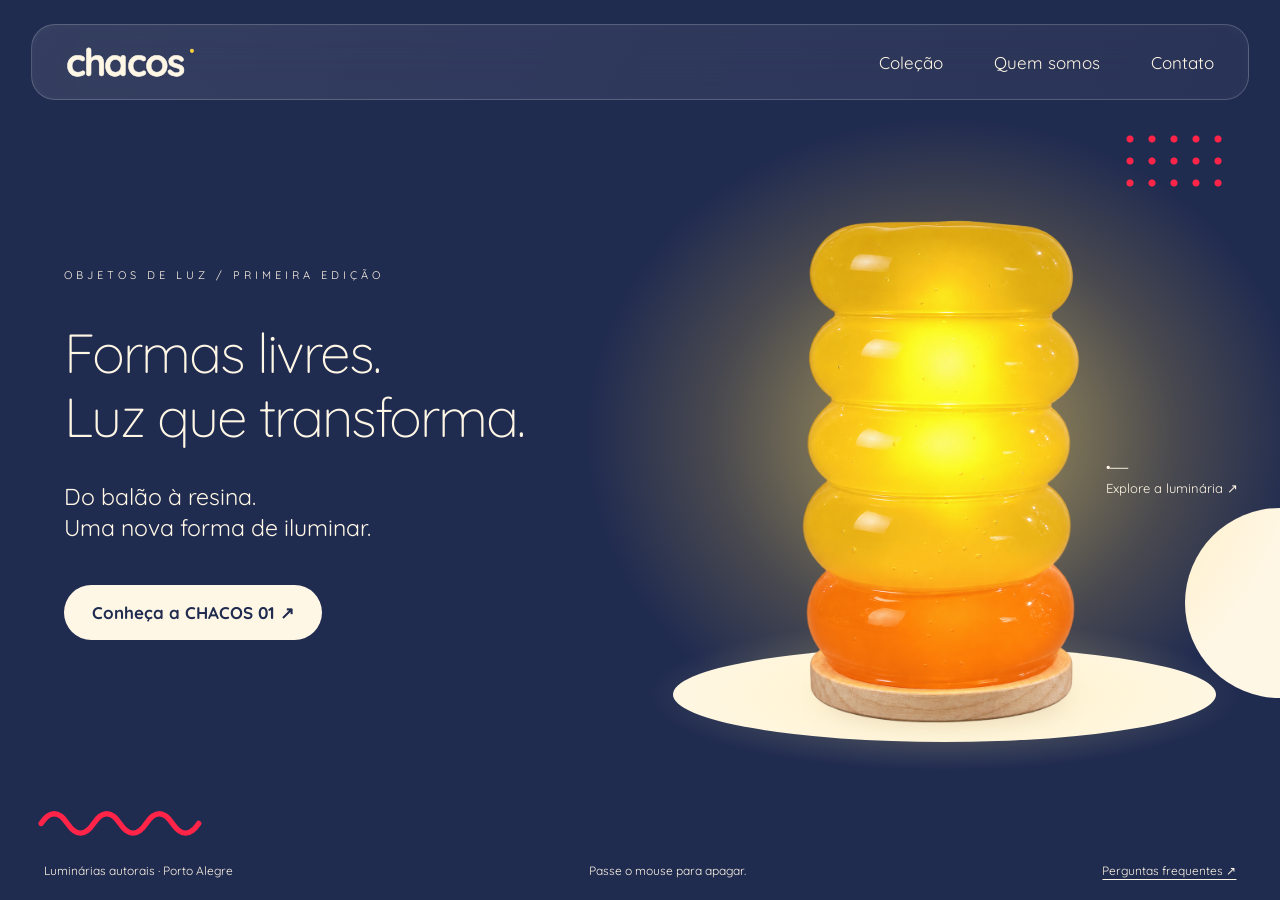
==== index.html @ 8497ef68 "Add files via upload" ====
<!doctype html><html lang="pt-BR"><head><meta charset="utf-8"><meta name="viewport" content="width=device-width,initial-scale=1"><title>CHACOS — Objetos de luz</title><link rel="stylesheet" href="styles.css"><link rel="stylesheet" href="pages.css"><link rel="stylesheet" href="memphis.css?v=7"><link rel="preload" as="image" href="assets/lamp-yellow-off.png"></head><body class="memphis-home"><header class="glass"><a class="brand" href="index.html">chacos<span>●</span></a><button class="mobile-toggle" type="button" aria-expanded="false" aria-controls="mobile-navigation" aria-label="Abrir menu"><span>Menu</span><span class="menu-icon" aria-hidden="true"><i></i><i></i></span></button><nav class="desktop-navigation" aria-label="Principal"><a href="produto.html">Coleção</a><a href="sobre.html">Quem somos</a><a href="contato.html">Contato</a></nav><nav id="mobile-navigation" class="mobile-navigation" aria-label="Navegação mobile" hidden><a href="index.html" aria-current="page">Início<span aria-hidden="true">↗</span></a><a href="produto.html">Coleção<span aria-hidden="true">↗</span></a><a href="sobre.html">Quem somos<span aria-hidden="true">↗</span></a><a href="contato.html">Contato<span aria-hidden="true">↗</span></a><a href="perguntas.html">Perguntas frequentes<span aria-hidden="true">↗</span></a></nav></header><main class="pop-hero"><section class="pop-copy"><p class="pop-eyebrow">OBJETOS DE LUZ / PRIMEIRA EDIÇÃO</p><h1>Formas livres.<br>Luz que transforma.</h1><p class="pop-description">Do balão à resina.<br>Uma nova forma de iluminar.</p><a class="pop-cta" href="produto.html">Conheça a CHACOS 01 ↗</a></section><div class="pop-stage" id="stage"><div class="halo" aria-hidden="true"></div><div class="pedestal" aria-hidden="true"></div><button class="pop-lamp" id="lamp" aria-label="Apagar luminária" aria-pressed="false"><img class="lamp-off" src="assets/lamp-yellow-off.png" alt="Luminária CHACOS 01 em resina amarela com base laranja"><img class="lamp-on" src="assets/lamp-yellow-on.png" alt="" aria-hidden="true"></button><a class="pop-callout" href="produto.html"><span aria-hidden="true">•──</span> Explore a luminária ↗</a></div><div class="pop-dots" aria-hidden="true"></div><div class="pop-circle" aria-hidden="true"></div><svg class="pop-wave" viewBox="0 0 220 36" aria-hidden="true"><path d="M4 20 Q21 -5 38 20 T72 20 T106 20 T140 20 T174 20 T208 20" fill="none" stroke="currentColor" stroke-width="7" stroke-linecap="round"/></svg></main><footer class="pop-footer"><span>Luminárias autorais · Porto Alegre</span><p id="hint">Passe o mouse para apagar.</p><a href="perguntas.html">Perguntas frequentes ↗</a></footer><script src="memphis.js"></script><script src="mobile-nav.js?v=4"></script></body></html>
---- styles.css ----
*{box-sizing:border-box}body{margin:0;background:#514b3f;color:#fff;font:14px Arial,sans-serif;overflow:hidden}button,a{-webkit-tap-highlight-color:transparent}button{font:inherit;cursor:pointer;color:inherit}a{color:inherit;text-decoration:none}button:focus-visible,a:focus-visible{outline:2px solid #ffd3a0;outline-offset:5px}.room{position:fixed;inset:0;overflow:hidden}.scene{position:absolute;isolation:isolate}.room-image{position:absolute;inset:0;width:100%;height:100%;display:block;pointer-events:none}.off-image{opacity:0;transition:opacity .65s ease;mask-image:radial-gradient(ellipse 28% 41% at 74% 49%,#000 0%,#000 58%,transparent 100%);-webkit-mask-image:radial-gradient(ellipse 28% 41% at 74% 49%,#000 0%,#000 58%,transparent 100%)}.is-off .off-image{opacity:1}.glass{position:fixed;z-index:5;top:24px;left:3%;right:3%;height:76px;display:flex;align-items:center;gap:35px;padding:0 28px;border-radius:18px;border:1px solid #ffffff40;background:#eee9dd21;backdrop-filter:blur(20px) saturate(125%);-webkit-backdrop-filter:blur(20px) saturate(125%);box-shadow:0 8px 40px #00000012}.brand{font-size:38px;letter-spacing:-2.8px;font-weight:900}.brand span{vertical-align:top;font-size:8px;margin:7px 0 0 6px;display:inline-block;letter-spacing:0}.tagline{font-size:9px;letter-spacing:2px;opacity:.75}nav{display:flex;gap:30px;margin-left:auto}nav button,.close,#explore{border:0;background:transparent;padding:10px 0}nav button{font-size:12px}nav button span{padding-left:10px}.lamp{position:absolute;left:68.5%;top:44%;width:6.5%;height:17.5%;min-width:44px;min-height:44px;border:0;background:transparent;border-radius:40%;z-index:2}.dot{position:absolute;right:-14px;top:48%;height:8px;width:8px;border-radius:50%;background:white;box-shadow:0 0 0 5px #ffffff29}.lamp-label{position:absolute;left:50%;bottom:-27px;transform:translateX(-50%);font-size:10px;letter-spacing:1.5px;white-space:nowrap;background:#28231d77;padding:7px 10px;border-radius:20px;opacity:0;transition:opacity .25s}.lamp:hover .lamp-label,.lamp:focus-visible .lamp-label{opacity:1}.bottom{position:fixed;bottom:26px;left:3%;right:3%;display:flex;justify-content:space-between;align-items:flex-end;gap:25px;pointer-events:none;text-shadow:0 2px 12px #000;font-size:10px;line-height:1.8;letter-spacing:.5px}.bottom p{margin:0;font-size:12px}.edition{font-size:9px;letter-spacing:1px}.panel{position:fixed;z-index:6;right:3%;top:112px;width:min(360px,94%);padding:30px;border:1px solid #ffffff35;border-radius:18px;background:#29251fce;backdrop-filter:blur(24px);-webkit-backdrop-filter:blur(24px)}.panel[hidden]{display:none}.close{position:absolute;right:20px;top:10px;font-size:25px}.eyebrow{font-size:9px;letter-spacing:1.5px;color:#d6c7b3}h1,h2{font-weight:400;font-size:28px;line-height:1.2;letter-spacing:-1px}.panel p{line-height:1.7}.panel #explore{border-bottom:1px solid #ffffff60;font-size:12px}@media(max-width:650px){.glass{top:14px;height:62px;padding:0 18px;gap:15px;border-radius:14px}.brand{font-size:31px}.tagline{display:none}nav{gap:20px}.bottom{bottom:22px;align-items:flex-start}.bottom p{font-size:10px;text-align:right;max-width:150px}.edition{display:none}.panel{top:88px}}@media(prefers-reduced-motion:reduce){.off-image,.lamp-label{transition:none}}
---- pages.css ----
nav>a{font-size:12px;align-self:center;padding:10px 0}.menu-links{display:flex;flex-direction:column;gap:0;margin:18px 0 0}.menu-links a{display:flex;justify-content:space-between;width:100%;font-size:16px;padding:15px 0;border-bottom:1px solid #ffffff24}.menu-links a[aria-current]{color:#ffc494}.menu-links a:hover{color:#ffc494}.bottom .product-link{pointer-events:auto;font-size:11px;border-bottom:1px solid #ffffff70;padding-bottom:3px}.inner-page{overflow:auto;background:#f5f3ee;color:#38332d}.inner-page .glass{background:#f5f3eebd;border-color:#ffffffc9;color:#38332d}.inner-page .panel{color:#fff}.page-main{max-width:1480px;margin:auto;padding:155px 5% 70px;min-height:calc(100svh - 100px)}.inner-page .eyebrow{color:#877461;font-size:10px;letter-spacing:2px}.inner-page h1{font-size:clamp(38px,5.2vw,74px);letter-spacing:-3px;font-weight:400;margin:22px 0 38px;line-height:1.04}.inner-page p{line-height:1.8;font-size:15px}.inner-page .lead{font-size:clamp(21px,2.3vw,30px);line-height:1.4;letter-spacing:-.6px}.muted{color:#807971}.back{font-size:12px;display:inline-block;margin-bottom:30px}.product-layout{display:grid;grid-template-columns:1.2fr 1fr;gap:7%;align-items:center}.product-photo{height:min(650px,72vh);overflow:hidden;border-radius:3px}.product-photo img{width:100%;height:100%;object-fit:cover;object-position:78% center}.product-copy h1{font-size:clamp(36px,4vw,58px);margin:15px 0 22px}.product-copy .lead{margin:0 0 25px}.product-copy dl{margin:28px 0}.product-copy dl div{display:flex;justify-content:space-between;gap:15px;border-bottom:1px solid #d9d4cb;padding:14px 0;font-size:13px}.product-copy dd{margin:0;text-align:right}.action{display:inline-block;padding:16px 23px;border:1px solid #a79c8f;border-radius:40px;font-size:13px;margin-top:16px;transition:background .2s}.action:hover{background:#e8e0d4}.editorial{display:grid;grid-template-columns:1.1fr 1fr;gap:10%;margin:20px 0 65px}.editorial h1{margin-top:12px}.editorial>div{max-width:540px}.wide-photo{margin:0}.wide-photo img{width:100%;display:block;max-height:560px;object-fit:cover}.wide-photo figcaption{font-size:10px;color:#807971;letter-spacing:1px;margin-top:14px}.contact-note{border-top:1px solid #d9d4cb;border-bottom:1px solid #d9d4cb;padding:20px 0;margin:35px 0 20px;font-size:13px;line-height:1.6}.small-dot{display:inline-block;width:7px;height:7px;background:#aa8a65;border-radius:50%;margin-right:7px}.text-link{display:inline-block;font-size:13px;border-bottom:1px solid #b8aea0;padding-bottom:8px;margin-top:25px;line-height:1.6}.faq-layout{display:grid;grid-template-columns:1fr 1.3fr;gap:9%;margin-top:22px}.faq details{border-bottom:1px solid #d9d4cb;padding:23px 0}.faq summary{cursor:pointer;display:flex;justify-content:space-between;gap:20px;font-size:16px;line-height:1.5;list-style:none}.faq summary::-webkit-details-marker{display:none}.faq summary span{transition:transform .2s}.faq details[open] summary span{transform:rotate(45deg)}.faq details p{color:#756c62;margin:18px 35px 0 0;font-size:14px}.page-footer{border-top:1px solid #d9d4cb;padding:28px 5%;display:flex;align-items:center;justify-content:space-between;gap:20px;font-size:11px;color:#807971}.page-footer>a:first-child{font-size:28px;font-weight:900;letter-spacing:-2px;color:#38332d}@media(max-width:700px){.page-main{padding:115px 6% 45px}.product-layout,.editorial,.faq-layout{grid-template-columns:1fr;gap:30px}.inner-page h1{letter-spacing:-1.8px}.product-photo{height:440px;max-height:58svh}.editorial{margin-bottom:40px;gap:12px}.page-footer{flex-wrap:wrap;padding:25px 6%}.page-footer span{order:3;width:100%}.bottom .product-link{display:block;position:absolute;right:0;bottom:44px}.faq-layout{gap:8px}.inner-page .panel .eyebrow{color:#d6c7b3}}@media(prefers-reduced-motion:reduce){.action,.faq summary span{transition:none}}

/* Product exploration and compact mobile controls */
.product-gallery{min-width:0}.product-photo img[hidden]{display:none}.light-options{display:flex;gap:8px;margin-top:16px}.light-options button{min-height:44px;flex:1;border:1px solid #b9afa2;border-radius:30px;background:transparent;color:#38332d;padding:12px 20px;transition:background .2s,color .2s}.light-options button[aria-pressed="true"]{background:#38332d;color:#fff;border-color:#38332d}.gallery-caption{color:#807971;font-size:12px!important;margin:12px 0 0}.product-faq{display:block;width:fit-content;font-size:12px;margin-top:22px;padding:10px 0;text-decoration:underline;text-underline-offset:5px}.product-copy .action{background:#38332d;color:white}.product-copy .action:hover{background:#625549}.inner-page button:focus-visible,.inner-page a:focus-visible{outline-color:#996333}.lamp-label{opacity:1;bottom:-39px;letter-spacing:.3px;font-size:11px;padding:10px 13px}.bottom .product-link{padding:12px 18px;background:#29251fa6;border:1px solid #ffffff60;border-radius:30px;backdrop-filter:blur(12px);font-size:12px}.panel{max-height:calc(100dvh - 130px);overflow:auto}
@media(max-width:700px){.product-photo{height:48svh;min-height:270px;max-height:460px}.product-layout{gap:32px}.product-copy h1{margin-top:10px}.product-copy .action{display:block;text-align:center;width:100%}.product-copy dl{margin:22px 0}.product-copy .lead{margin-bottom:18px}.back{min-height:44px;margin-bottom:12px}.bottom{bottom:max(20px,env(safe-area-inset-bottom));display:grid;grid-template-columns:1fr;gap:8px}.bottom>span{display:none}.bottom p{max-width:none;text-align:center;font-size:11px}.bottom .product-link{position:static;display:block;text-align:center;justify-self:center;order:-1;min-height:44px}.lamp-label{font-size:10px;bottom:-34px;padding:8px 10px}.glass{top:max(14px,env(safe-area-inset-top))}.panel{max-height:calc(100dvh - 110px)}}
@media(max-height:500px) and (orientation:landscape){.glass{height:54px;top:10px}.bottom{bottom:10px}.bottom>span,.bottom p{display:none}.panel{top:74px;max-height:calc(100dvh - 84px)}}
@media(prefers-reduced-motion:reduce){.light-options button{transition:none}}
---- memphis.css ----
@font-face{font-family:Quicksand;src:url(assets/fonts/quicksand-300.ttf);font-weight:300;font-display:swap}@font-face{font-family:Quicksand;src:url(assets/fonts/quicksand-400.ttf);font-weight:400;font-display:swap}
:root{--pink:#f5a9d0;--blue:#2545e8;--red:#ef3038;--yellow:#ffd43b;--white:#fffdf8}body{background:var(--pink);color:var(--blue);font-family:Quicksand,Arial,sans-serif}.glass,.inner-page .glass{position:relative;top:auto;left:auto;right:auto;margin:24px 2.4% 0;height:76px;padding:0 34px;border:0;border-radius:24px;background:#fffdf84d;color:var(--blue);box-shadow:none}.brand{font-family:Arial,sans-serif;font-weight:900}.glass nav{gap:clamp(20px,4vw,65px)}.glass nav a{font-size:17px;min-height:44px;display:flex;align-items:center;padding:10px 0}.glass nav a:hover{text-decoration:underline;text-underline-offset:6px}.memphis-home{overflow-x:hidden;overflow-y:auto;min-height:100svh;display:flex;flex-direction:column}.pop-hero{position:relative;isolation:isolate;display:grid;grid-template-columns:1.1fr 1fr;align-items:center;gap:1%;padding:30px 5% 45px;flex:1;min-height:620px}.pop-copy{position:relative;z-index:2;padding-bottom:20px}.pop-eyebrow{font:11px Arial,sans-serif;letter-spacing:4px;margin:0 0 36px;line-height:1.8}.pop-copy h1{font-size:clamp(34px,4.3vw,72px);font-weight:300;letter-spacing:-2px;line-height:1.16;margin:0 0 32px}.pop-description{font-size:clamp(18px,1.8vw,28px);line-height:1.35;margin:0 0 42px}.pop-cta,.inner-page .action,.product-copy .action{display:inline-block;background:var(--blue);color:white;border:0;border-radius:40px;padding:17px 28px;font-size:17px;font-weight:400;transition:background .25s,color .25s}.pop-cta:hover,.inner-page .action:hover{background:var(--yellow);color:var(--blue)}.pop-stage{position:relative;height:min(66vh,650px);min-height:440px;z-index:1}.pop-lamp{position:absolute;z-index:2;top:0;bottom:0;left:50%;transform:translateX(-50%);height:100%;aspect-ratio:1080/1440;padding:0;border:0;background:none}.pop-lamp img{width:100%;height:100%;object-fit:contain;position:absolute;inset:0;pointer-events:none}.lamp-on{transition:opacity .55s ease}.is-off .lamp-on{opacity:0}.halo{position:absolute;inset:-8% -16%;pointer-events:none;border-radius:50%;background:radial-gradient(ellipse at 50% 46%,rgba(255,250,190,.85) 0%,rgba(255,235,128,.65) 24%,rgba(255,218,104,.32) 43%,rgba(255,218,104,0) 70%);opacity:1;transition:opacity .55s ease}.is-off .halo{opacity:0}.pedestal{position:absolute;left:0;right:0;bottom:3%;height:16%;border-radius:50%;background:var(--yellow)}.pedestal:after{content:"";position:absolute;inset:25% 28%;background:#6e4b3238;filter:blur(14px);border-radius:50%}.pop-callout{position:absolute;right:-4%;top:49%;z-index:3;font-size:13px;max-width:155px;line-height:1.6}.pop-callout span{display:block}.pop-dots{position:absolute;right:4%;top:28px;width:110px;height:62px;background:radial-gradient(circle,var(--red) 3px,transparent 4px) 0 0/22px 22px;z-index:-1}.pop-circle{position:absolute;right:-95px;top:55%;width:190px;height:190px;border-radius:50%;background:var(--white);z-index:-1}.pop-wave{position:absolute;bottom:5px;left:3%;width:170px;color:var(--red)}.pop-footer{display:flex;justify-content:space-between;align-items:center;gap:20px;padding:22px 3.4%;font-size:12px}.pop-footer p{margin:0}.pop-footer a{text-decoration:underline;text-underline-offset:4px}a:focus-visible,button:focus-visible{outline:3px solid var(--blue);outline-offset:5px}.inner-page{background:var(--white);color:var(--blue)}.inner-page .glass{background:#f5a9d080}.page-main{padding-top:50px;min-height:calc(100svh - 205px)}.inner-page h1,.inner-page .lead{font-family:Quicksand,Arial,sans-serif;font-weight:300}.inner-page .eyebrow,.muted,.gallery-caption,.faq details p{color:#45518e}.product-photo{background:var(--pink);border-radius:28px;padding:25px}.product-photo img{object-fit:contain;object-position:center}.wide-photo{background:var(--pink);border-radius:28px;padding:20px}.wide-photo img{object-fit:contain;max-height:500px}.page-footer{color:var(--blue);border-color:#2545e830}.page-footer>a:first-child{color:var(--blue)}.light-options button{color:var(--blue);border-color:var(--blue)}.light-options button[aria-pressed="true"]{color:white;background:var(--blue);border-color:var(--blue)}.product-copy dl div,.faq details,.contact-note{border-color:#2545e830}
@media(min-width:1500px){.pop-hero{padding-left:5%;padding-right:8%}.pop-callout{right:-10%}}
@media(max-width:900px){.glass{height:66px;padding:0 20px}.glass nav{gap:20px}.glass nav a{font-size:14px}.pop-hero{grid-template-columns:1fr 1fr;padding:35px 5% 45px;min-height:520px}.pop-copy h1{font-size:38px}.pop-stage{min-height:370px;height:52vh}.pop-eyebrow{font-size:9px;letter-spacing:2px}.pop-callout{right:0;top:auto;bottom:-20px;font-size:11px}.pop-dots{width:66px}.pop-cta{font-size:14px;padding:15px 20px}}
@media(max-width:700px){.glass,.inner-page .glass{margin:14px 4% 0;padding:0 15px;height:62px;border-radius:18px;gap:12px}.brand{font-size:28px}.glass nav{gap:12px}.glass nav a{font-size:11px}.pop-hero{display:flex;flex-direction:column;gap:10px;align-items:stretch;padding:32px 6% 35px;min-height:0}.pop-copy{padding:0}.pop-eyebrow{font-size:8px;margin:0 0 18px;letter-spacing:2px}.pop-copy h1{font-size:clamp(30px,8vw,45px);letter-spacing:-1px;margin-bottom:20px}.pop-description{font-size:17px;margin-bottom:24px}.pop-cta{font-size:14px}.pop-stage{height:390px;min-height:0;margin:5px 0 10px}.pop-lamp{height:100%}.pop-callout{bottom:0;right:0;max-width:none;font-size:11px}.pop-callout span{display:none}.pop-dots{right:5%;top:12px;width:44px;height:44px;opacity:.75}.pop-circle{width:110px;height:110px;right:-55px;top:67%}.pop-wave{width:90px;bottom:0}.pop-footer{padding:25px 6%;flex-wrap:wrap;font-size:10px;gap:12px}.pop-footer p{order:3;width:100%}.page-main{padding-top:35px}.product-photo{height:420px}.inner-page .action{font-size:14px}.page-footer{font-size:10px}}
@media(prefers-reduced-motion:reduce){.lamp-on,.halo,.pop-cta{transition:none}}

/* Navbar fixa, com espaço reservado para o conteúdo. */
body{padding-top:100px}.glass,.inner-page .glass{position:fixed;top:24px;left:2.4%;right:2.4%;margin:0;z-index:100}html{scroll-padding-top:120px}
@media(max-width:900px){body{padding-top:90px}}
@media(max-width:700px){body{padding-top:76px}.glass,.inner-page .glass{top:14px;left:4%;right:4%;margin:0}html{scroll-padding-top:96px}}

.mobile-toggle,.mobile-navigation{display:none}.mobile-navigation[hidden]{display:none!important}
@media(max-width:700px){
.glass .desktop-navigation{display:none}.glass,.inner-page .glass{height:62px;padding:0 18px}.mobile-toggle{display:flex;align-items:center;justify-content:center;gap:12px;margin-left:auto;min-width:85px;min-height:44px;padding:8px 0;border:0;background:transparent;color:var(--blue);font:14px Quicksand,Arial,sans-serif}.menu-icon{display:flex;flex-direction:column;justify-content:center;gap:5px;width:22px;height:24px}.menu-icon i{display:block;width:22px;height:2px;background:currentColor;transition:transform .2s}.mobile-toggle[aria-expanded="true"] .menu-icon i:first-child{transform:translateY(3.5px) rotate(45deg)}.mobile-toggle[aria-expanded="true"] .menu-icon i:last-child{transform:translateY(-3.5px) rotate(-45deg)}.glass .mobile-navigation{position:absolute;display:flex;flex-direction:column;gap:0;left:0;right:0;top:calc(100% + 10px);margin:0;padding:12px 20px;background:#fffdf8f5;border:1px solid #2545e81a;border-radius:20px;box-shadow:0 12px 32px #2545e81a;max-height:calc(100dvh - 115px);overflow:auto}.glass .mobile-navigation a{display:flex;justify-content:space-between;gap:15px;min-height:48px;font-size:15px;padding:14px 4px;border-bottom:1px solid #2545e81a}.glass .mobile-navigation a:last-child{border-bottom:0}.glass .mobile-navigation a[aria-current="page"]{font-weight:bold}.glass .mobile-navigation a:hover{background:#f5a9d03d;text-decoration:none}.glass .mobile-navigation a span{color:var(--red)}
}
@media(prefers-reduced-motion:reduce){.menu-icon i{transition:none}}

/* V04: equal viewport gutters and compact mobile navigation. */
html{overflow-x:clip}
body{min-width:0}
.glass,.inner-page .glass{box-sizing:border-box;width:auto;min-width:0;max-width:none}
.pop-hero{overflow-x:clip;grid-template-columns:minmax(0,1.1fr) minmax(0,1fr)}
.pop-hero>*,.product-layout>*,.editorial>*,.faq-layout>*{min-width:0}
@media(max-width:900px) and (min-width:701px){.pop-hero{grid-template-columns:minmax(0,1fr) minmax(0,1fr)}}
@media(max-width:700px){
 body{padding-top:76px}
 .glass,.inner-page .glass{top:14px;left:16px;right:16px;width:calc(100% - 32px);margin:0;height:58px;padding:0 16px;gap:12px;border-radius:17px}
 .brand{flex-shrink:0;font-size:28px}
 .mobile-toggle{flex-shrink:0;min-width:76px;gap:10px;font-size:13px}
 .glass .mobile-navigation{left:auto;right:0;top:calc(100% + 8px);width:248px;max-width:100%;padding:8px;background:var(--white);border-radius:16px;box-shadow:0 8px 24px #2545e814;max-height:calc(100dvh - 94px)}
 .glass .mobile-navigation a{align-self:stretch;width:100%;min-height:44px;padding:10px 12px;gap:12px;font-size:14px;line-height:24px;border:0;border-radius:9px;text-align:left}
 .glass .mobile-navigation a[aria-current="page"]{background:#f5a9d035;font-weight:400}
 .glass .mobile-navigation a span{font-size:13px;flex-shrink:0}
 .pop-lamp{max-width:100%}
}

@media(max-width:700px){.glass .mobile-navigation a span{font-size:0;width:5px;height:5px;border-radius:50%;background:var(--red);opacity:.8}}

/* V07 — Memphis à noite */
:root{--night:#202b50;--ivory:#fff7e5;--soft:#dedfe9;--red:#ff2448;--white:#fff7e5}
body,.inner-page{background:var(--night);color:var(--ivory);font-family:Quicksand,Arial,sans-serif}
.glass,.inner-page .glass{color:var(--ivory);background:linear-gradient(120deg,#ffffff18,#ffffff0b);border:1px solid #ffffff30;box-shadow:inset 0 1px 12px #ffffff08;backdrop-filter:blur(22px);-webkit-backdrop-filter:blur(22px)}
.brand,.page-footer>a:first-child{font-family:Quicksand,Arial,sans-serif;font-weight:700;letter-spacing:-2px;color:var(--ivory)}
.brand span{color:var(--yellow)}
.pop-eyebrow,.inner-page .eyebrow{font-family:Quicksand,Arial,sans-serif;font-weight:400;color:var(--ivory)}
.pop-copy h1,.inner-page h1,.inner-page .lead{font-weight:300}
.pop-description{font-weight:400}
.pop-cta,.inner-page .action,.product-copy .action{background:var(--ivory);color:var(--night);font-weight:700}
.pop-cta:hover,.inner-page .action:hover,.product-copy .action:hover{background:var(--yellow);color:var(--night)}
.pedestal{background:var(--ivory)}
.pedestal:before{content:"";position:absolute;inset:-30% -5%;border-radius:50%;background:radial-gradient(ellipse,#ffe99760,transparent 70%);opacity:1;transition:opacity .55s ease;pointer-events:none}
.is-off .pedestal:before{opacity:0}
.halo{background:radial-gradient(ellipse at 50% 46%,#ffdc7199 0%,#ffd85d66 23%,#ffce4933 43%,#ffce4900 70%)}
.pop-callout,.pop-footer,.page-footer,.page-footer>a:first-child{color:var(--ivory)}
.inner-page .eyebrow,.muted,.gallery-caption,.faq details p,.wide-photo figcaption{color:var(--soft)}
.product-photo,.wide-photo{background:#2a365d}
.product-copy dl div,.faq details,.contact-note,.page-footer{border-color:#fff7e52e}
.text-link{border-color:#fff7e570}
.small-dot{background:var(--yellow)}
.light-options button{font-family:Quicksand,Arial,sans-serif;color:var(--ivory);border-color:#fff7e570}
.light-options button[aria-pressed="true"]{color:var(--night);background:var(--ivory);border-color:var(--ivory)}
a:focus-visible,button:focus-visible,.inner-page a:focus-visible,.inner-page button:focus-visible{outline-color:var(--yellow)}
@media(max-width:700px){
.mobile-toggle{font-family:Quicksand,Arial,sans-serif;color:var(--ivory)}
.glass .mobile-navigation{background:#29365b;color:var(--ivory);border-color:#fff7e530;box-shadow:0 12px 30px #090f2860}
.glass .mobile-navigation a[aria-current="page"],.glass .mobile-navigation a:hover{background:#ffffff12}
}
@media(prefers-reduced-motion:reduce){.pedestal:before{transition:none}}

@font-face{font-family:Quicksand;src:url(assets/fonts/quicksand-700.ttf);font-weight:700;font-display:swap}
.brand{font-weight:700;-webkit-text-stroke:.55px currentColor;letter-spacing:-1.7px}
.halo{border-radius:0;background:radial-gradient(ellipse closest-side at 50% 46%,#ffdc7199 0%,#ffd85d66 35%,#ffce492e 65%,#ffce4900 100%)}
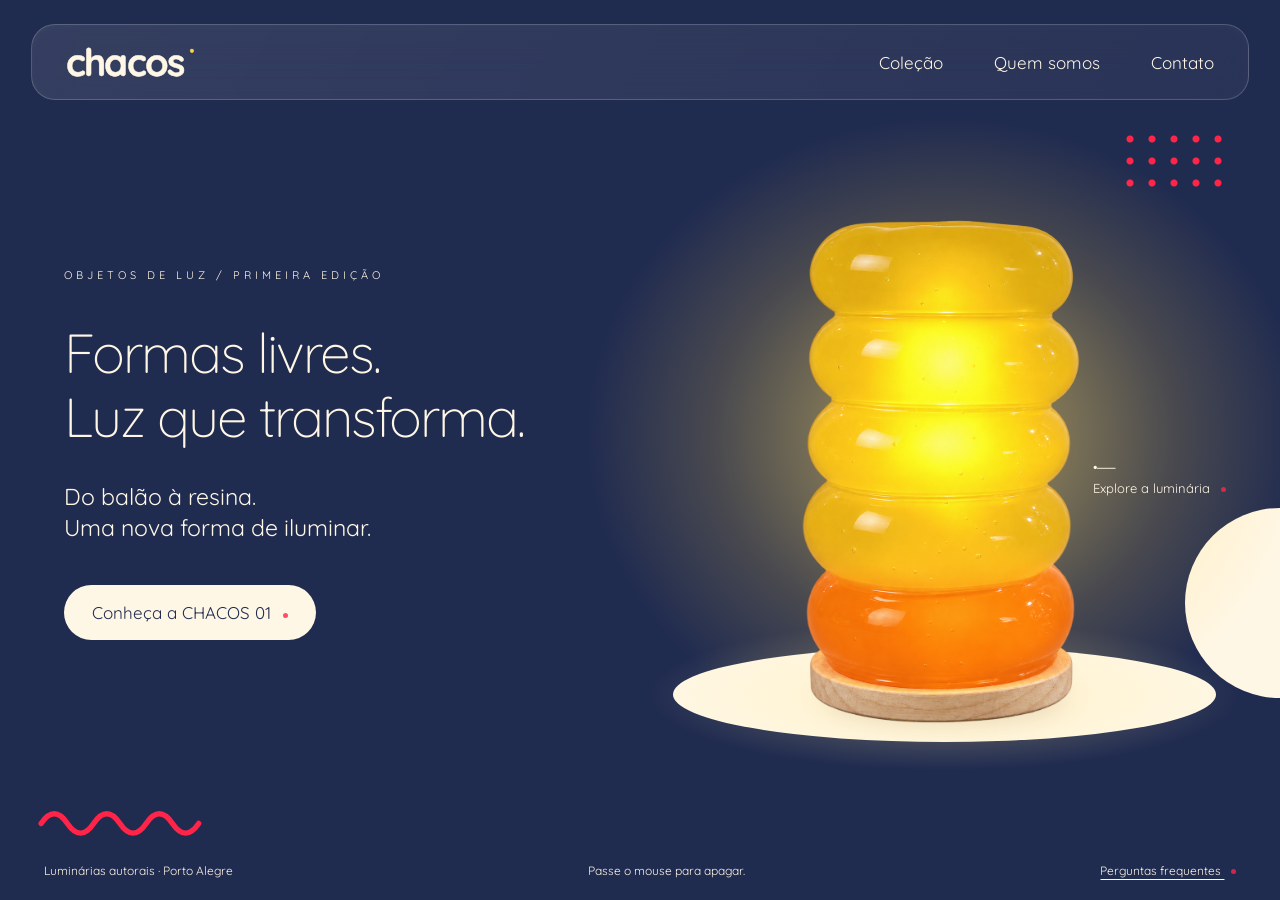
==== commit 6408c30d: "Add files via upload" ====
--- a/index.html
+++ b/index.html
@@ -1 +1 @@
-<!doctype html><html lang="pt-BR"><head><meta charset="utf-8"><meta name="viewport" content="width=device-width,initial-scale=1"><title>CHACOS — Objetos de luz</title><link rel="stylesheet" href="styles.css"><link rel="stylesheet" href="pages.css"><link rel="stylesheet" href="memphis.css?v=7"><link rel="preload" as="image" href="assets/lamp-yellow-off.png"></head><body class="memphis-home"><header class="glass"><a class="brand" href="index.html">chacos<span>●</span></a><button class="mobile-toggle" type="button" aria-expanded="false" aria-controls="mobile-navigation" aria-label="Abrir menu"><span>Menu</span><span class="menu-icon" aria-hidden="true"><i></i><i></i></span></button><nav class="desktop-navigation" aria-label="Principal"><a href="produto.html">Coleção</a><a href="sobre.html">Quem somos</a><a href="contato.html">Contato</a></nav><nav id="mobile-navigation" class="mobile-navigation" aria-label="Navegação mobile" hidden><a href="index.html" aria-current="page">Início<span aria-hidden="true">↗</span></a><a href="produto.html">Coleção<span aria-hidden="true">↗</span></a><a href="sobre.html">Quem somos<span aria-hidden="true">↗</span></a><a href="contato.html">Contato<span aria-hidden="true">↗</span></a><a href="perguntas.html">Perguntas frequentes<span aria-hidden="true">↗</span></a></nav></header><main class="pop-hero"><section class="pop-copy"><p class="pop-eyebrow">OBJETOS DE LUZ / PRIMEIRA EDIÇÃO</p><h1>Formas livres.<br>Luz que transforma.</h1><p class="pop-description">Do balão à resina.<br>Uma nova forma de iluminar.</p><a class="pop-cta" href="produto.html">Conheça a CHACOS 01 ↗</a></section><div class="pop-stage" id="stage"><div class="halo" aria-hidden="true"></div><div class="pedestal" aria-hidden="true"></div><button class="pop-lamp" id="lamp" aria-label="Apagar luminária" aria-pressed="false"><img class="lamp-off" src="assets/lamp-yellow-off.png" alt="Luminária CHACOS 01 em resina amarela com base laranja"><img class="lamp-on" src="assets/lamp-yellow-on.png" alt="" aria-hidden="true"></button><a class="pop-callout" href="produto.html"><span aria-hidden="true">•──</span> Explore a luminária ↗</a></div><div class="pop-dots" aria-hidden="true"></div><div class="pop-circle" aria-hidden="true"></div><svg class="pop-wave" viewBox="0 0 220 36" aria-hidden="true"><path d="M4 20 Q21 -5 38 20 T72 20 T106 20 T140 20 T174 20 T208 20" fill="none" stroke="currentColor" stroke-width="7" stroke-linecap="round"/></svg></main><footer class="pop-footer"><span>Luminárias autorais · Porto Alegre</span><p id="hint">Passe o mouse para apagar.</p><a href="perguntas.html">Perguntas frequentes ↗</a></footer><script src="memphis.js"></script><script src="mobile-nav.js?v=4"></script></body></html>+<!doctype html><html lang="pt-BR"><head><meta charset="utf-8"><meta name="viewport" content="width=device-width,initial-scale=1"><title>CHACOS — Objetos de luz</title><link rel="stylesheet" href="styles.css"><link rel="stylesheet" href="pages.css"><link rel="stylesheet" href="memphis.css?v=9"><link rel="preload" as="image" href="assets/lamp-yellow-off.png"></head><body class="memphis-home"><header class="glass"><a class="brand" href="index.html">chacos<span>●</span></a><button class="mobile-toggle" type="button" aria-expanded="false" aria-controls="mobile-navigation" aria-label="Abrir menu"><span>Menu</span><span class="menu-icon" aria-hidden="true"><i></i><i></i></span></button><nav class="desktop-navigation" aria-label="Principal"><a href="produto.html">Coleção</a><a href="sobre.html">Quem somos</a><a href="contato.html">Contato</a></nav><nav id="mobile-navigation" class="mobile-navigation" aria-label="Navegação mobile" hidden><a href="index.html" aria-current="page">Início<span aria-hidden="true"></span></a><a href="produto.html">Coleção<span aria-hidden="true"></span></a><a href="sobre.html">Quem somos<span aria-hidden="true"></span></a><a href="contato.html">Contato<span aria-hidden="true"></span></a><a href="perguntas.html">Perguntas frequentes<span aria-hidden="true"></span></a></nav></header><main class="pop-hero"><section class="pop-copy"><p class="pop-eyebrow">OBJETOS DE LUZ / PRIMEIRA EDIÇÃO</p><h1>Formas livres.<br>Luz que transforma.</h1><p class="pop-description">Do balão à resina.<br>Uma nova forma de iluminar.</p><a class="pop-cta" href="produto.html">Conheça a CHACOS 01 <i class="link-dot" aria-hidden="true"></i></a></section><div class="pop-stage" id="stage"><div class="halo" aria-hidden="true"></div><div class="pedestal" aria-hidden="true"></div><button class="pop-lamp" id="lamp" aria-label="Apagar luminária" aria-pressed="false"><img class="lamp-off" src="assets/lamp-yellow-off.png" alt="Luminária CHACOS 01 em resina amarela com base laranja"><img class="lamp-on" src="assets/lamp-yellow-on.png" alt="" aria-hidden="true"></button><a class="pop-callout" href="produto.html"><span aria-hidden="true">•──</span> Explore a luminária <i class="link-dot" aria-hidden="true"></i></a></div><div class="pop-dots" aria-hidden="true"></div><div class="pop-circle" aria-hidden="true"></div><svg class="pop-wave" viewBox="0 0 220 36" aria-hidden="true"><path d="M4 20 Q21 -5 38 20 T72 20 T106 20 T140 20 T174 20 T208 20" fill="none" stroke="currentColor" stroke-width="7" stroke-linecap="round"/></svg></main><footer class="pop-footer"><span>Luminárias autorais · Porto Alegre</span><p id="hint">Passe o mouse para apagar.</p><a href="perguntas.html">Perguntas frequentes <i class="link-dot" aria-hidden="true"></i></a></footer><script src="memphis.js"></script><script src="mobile-nav.js?v=4"></script></body></html>
--- a/memphis.css
+++ b/memphis.css
@@ -71,3 +71,12 @@
 @font-face{font-family:Quicksand;src:url(assets/fonts/quicksand-700.ttf);font-weight:700;font-display:swap}
 .brand{font-weight:700;-webkit-text-stroke:.55px currentColor;letter-spacing:-1.7px}
 .halo{border-radius:0;background:radial-gradient(ellipse closest-side at 50% 46%,#ffdc7199 0%,#ffd85d66 35%,#ffce492e 65%,#ffce4900 100%)}
+
+/* V08: decorative dots cannot render as emoji on iOS. */
+.link-dot{display:inline-block;width:5px;height:5px;border-radius:50%;background:var(--red);margin-left:7px;vertical-align:middle;flex-shrink:0;opacity:.8}
+.pop-cta,.pop-callout,.pop-footer,.inner-page .action,.product-copy .action,.text-link,.product-faq,.page-footer{font-family:Quicksand,Arial,sans-serif;font-weight:400;letter-spacing:normal}
+.page-footer>a:first-child{font-weight:700;letter-spacing:-2px}
+
+/* Keep the callout next to the visible lamp, not the viewport edge. */
+@media(min-width:901px){.pop-callout{left:calc(50% + clamp(101.2px,15.18vh,149.5px) + 12px);right:auto;top:49%;width:145px;max-width:145px}}
+@media(max-width:900px){.pop-callout{left:50%;right:auto;transform:translateX(-50%);width:max-content;max-width:100%;text-align:center}}
